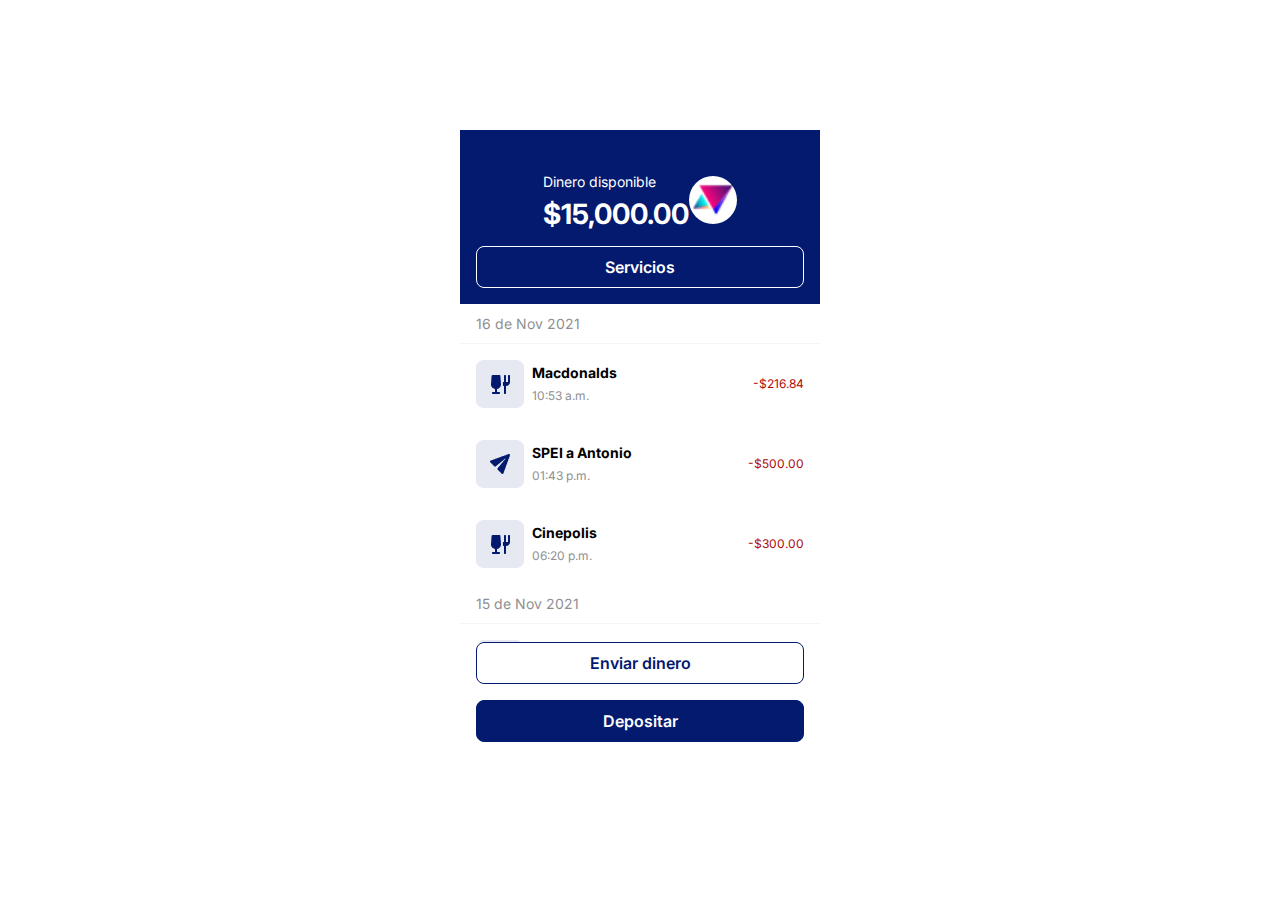
==== index.html @ b592fd9c "primer avance del proyecto walletapp" ====
<!DOCTYPE html>
<html lang="en">
  <head>
    <meta charset="UTF-8" />
    <meta http-equiv="X-UA-Compatible" content="IE=edge" />
    <meta name="viewport" content="width=device-width, initial-scale=1.0" />
    <title>WalletApp</title>
    <link rel="stylesheet" href="./css/index.css" />

    <link rel="preconnect" href="https://fonts.googleapis.com" />
    <link rel="preconnect" href="https://fonts.gstatic.com" crossorigin />
    <link
      href="https://fonts.googleapis.com/css2?family=Inter:wght@400;700&family=Roboto:wght@400;500&display=swap"
      rel="stylesheet"
    />
  </head>
  <body>
    <div class="page">
      <div class="page-app">
        <header class="head">
          <div class="logo">
            <div class="logo-stock">
              <p>Dinero disponible</p>
              <span>$15,000.00</span>
            </div>
            <img class="logo-img" src="./image/LOGO.png" alt="Logo del banco" />
          </div>
          <button class="button is-third">Servicios</button>
        </header>
        <main class="container">
          <div class="date-container">
            <span>16 de Nov 2021</span>
          </div>
          <div class="card-service">
            <div class="card-description">
              <figure class="card-image">
                <img src="./image/food.png" alt="icono de comida" />
              </figure>
              <div class="description">
                <p>Macdonalds</p>
                <span>10:53 a.m.</span>
              </div>
            </div>
            <div class="card-status">
              <span>-$216.84</span>
            </div>
          </div>
          <div class="card-service">
            <div class="card-description">
              <figure class="card-image">
                <img src="./image/spei.png" alt="icono de comida" />
              </figure>
              <div class="description">
                <p>SPEI a Antonio</p>
                <span>01:43 p.m.</span>
              </div>
            </div>
            <div class="card-status">
              <span>-$500.00</span>
            </div>
          </div>
          <div class="card-service">
            <div class="card-description">
              <figure class="card-image">
                <img src="./image/food.png" alt="icono de comida" />
              </figure>
              <div class="description">
                <p>Cinepolis</p>
                <span>06:20 p.m.</span>
              </div>
            </div>
            <div class="card-status">
              <span>-$300.00</span>
            </div>
          </div>
          <div class="date-container">
            <span>15 de Nov 2021</span>
          </div>
          <div class="card-service">
            <div class="card-description">
              <figure class="card-image">
                <img src="./image/hotel.png" alt="icono de comida" />
              </figure>
              <div class="description">
                <p>Hotel</p>
                <span>08:50 a.m.</span>
              </div>
            </div>
            <div class="card-status">
              <span>-$2,500.00</span>
            </div>
          </div>
          <div class="card-service">
            <div class="card-description">
              <figure class="card-image">
                <img src="./image/spei.png" alt="icono de comida" />
              </figure>
              <div class="description">
                <p>SPEI de Marco</p>
                <span>01:43 p.m.</span>
              </div>
            </div>
            <div class="card-status is-positive">
              <span>+$8,000.00</span>
            </div>
          </div>
        </main>
        <div class="button-actions">
          <button class="button is-secondary">Enviar dinero</button>
          <button class="button is-primary">Depositar</button>
        </div>
      </div>
    </div>
  </body>
</html>
---- css/index.css ----
@import "./global.css";
@import "./page.css";
@import "./fonts.css";
@import "./header.css";
@import "./button.css";
@import "./card.css";
@import "./container.css";
@import "./scrollbar.css";
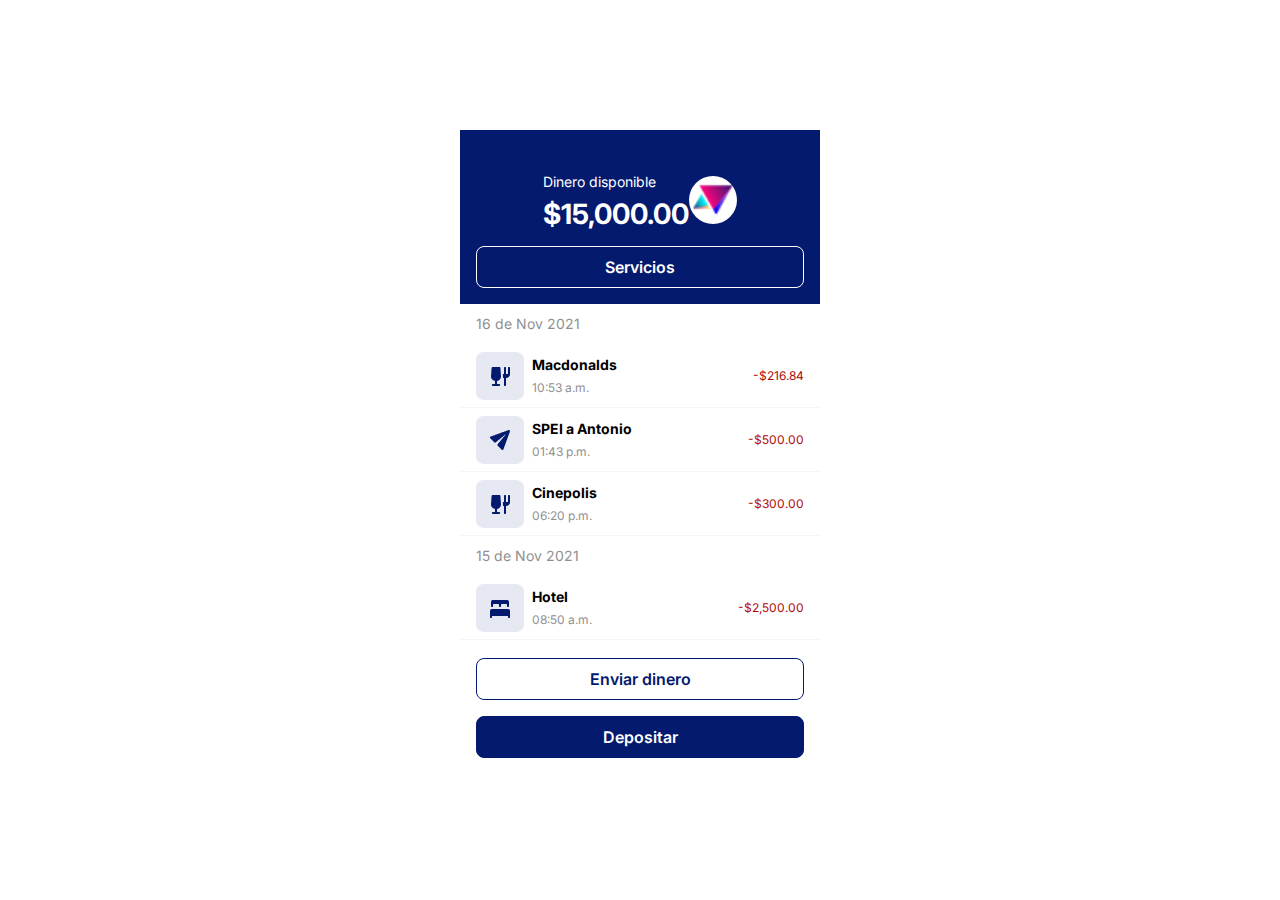
==== commit af6f23fb: "segunda ventana" ====
--- a/index.html
+++ b/index.html
@@ -18,8 +18,8 @@
     <div class="page">
       <div class="page-app">
         <header class="head">
-          <div class="logo">
-            <div class="logo-stock">
+          <div class="available-money">
+            <div class="money">
               <p>Dinero disponible</p>
               <span>$15,000.00</span>
             </div>
@@ -28,7 +28,7 @@
           <button class="button is-third">Servicios</button>
         </header>
         <main class="container">
-          <div class="date-container">
+          <div class="header-section">
             <span>16 de Nov 2021</span>
           </div>
           <div class="card-service">
@@ -73,7 +73,7 @@
               <span>-$300.00</span>
             </div>
           </div>
-          <div class="date-container">
+          <div class="header-section">
             <span>15 de Nov 2021</span>
           </div>
           <div class="card-service">
@@ -107,7 +107,9 @@
         </main>
         <div class="button-actions">
           <button class="button is-secondary">Enviar dinero</button>
-          <button class="button is-primary">Depositar</button>
+          <button class="button is-primary">
+            <a href="./send-money.html">Depositar</a>
+          </button>
         </div>
       </div>
     </div>
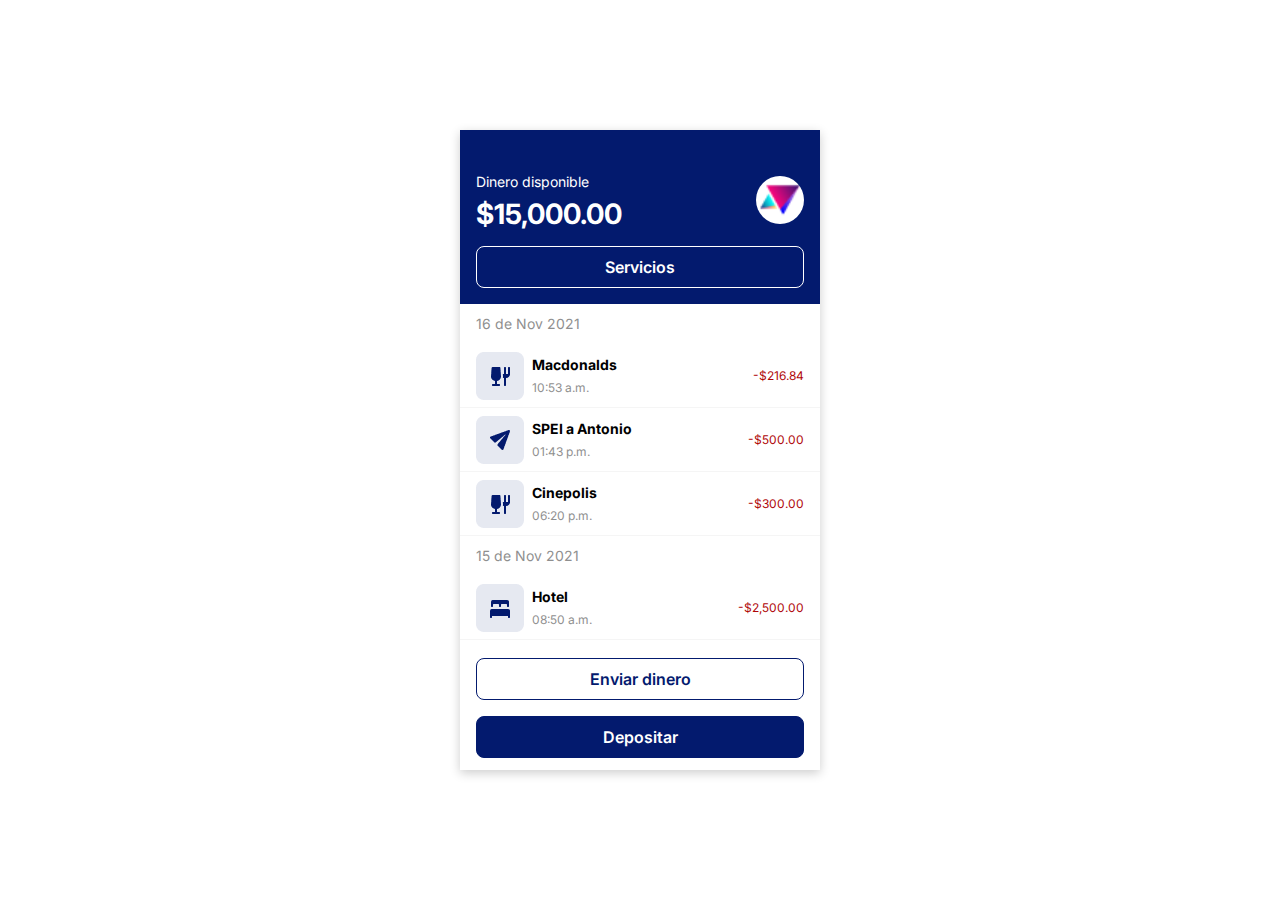
==== commit e8b18708: "correciones" ====
--- a/index.html
+++ b/index.html
@@ -106,7 +106,9 @@
           </div>
         </main>
         <div class="button-actions">
-          <button class="button is-secondary">Enviar dinero</button>
+          <button class="button is-secondary">
+            <a href="./send-money.html">Enviar dinero</a>
+          </button>
           <button class="button is-primary">
             <a href="./send-money.html">Depositar</a>
           </button>
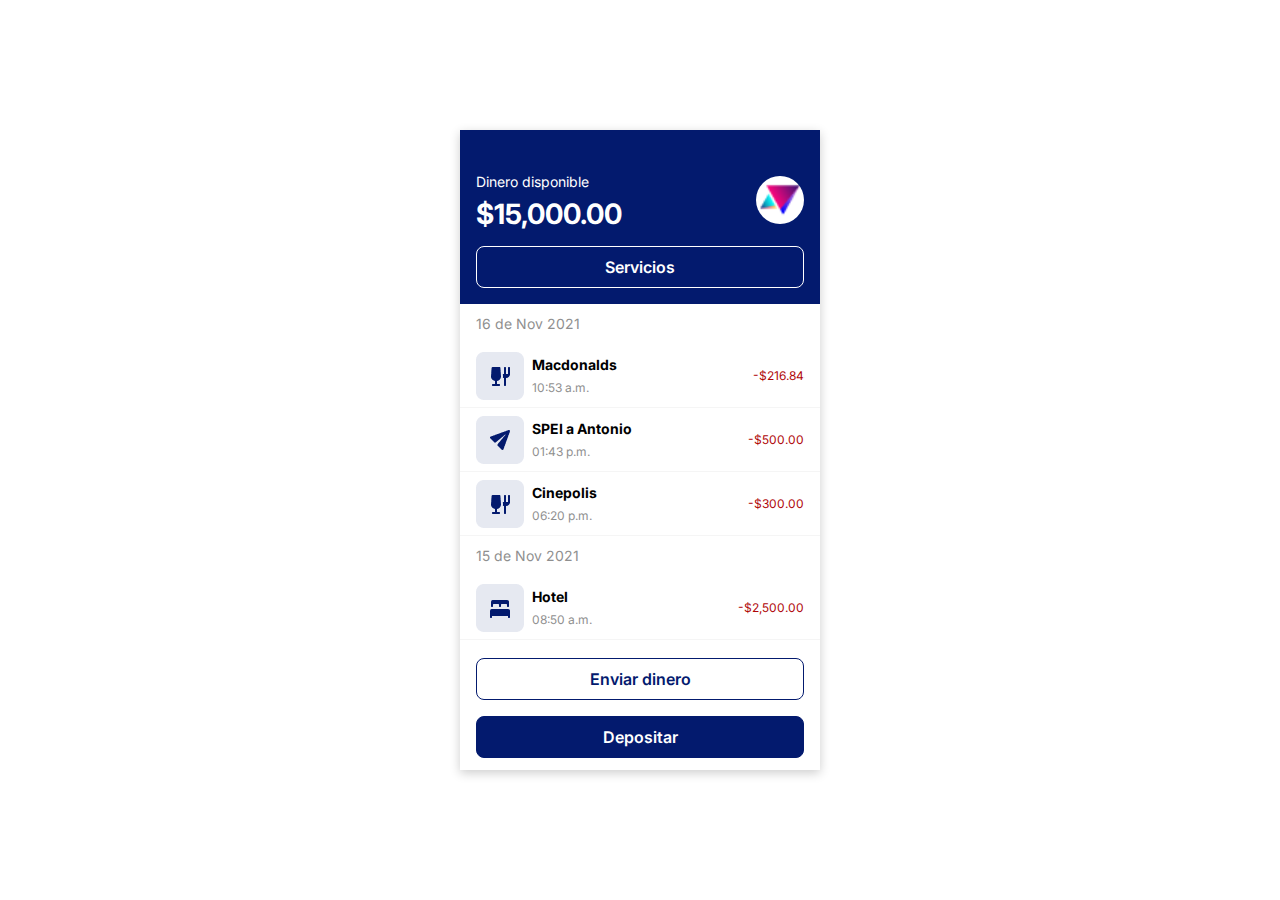
==== commit fcfeade6: "pagina depositar" ====
--- a/index.html
+++ b/index.html
@@ -13,6 +13,80 @@
       href="https://fonts.googleapis.com/css2?family=Inter:wght@400;700&family=Roboto:wght@400;500&display=swap"
       rel="stylesheet"
     />
+
+    <link
+      rel="apple-touch-icon"
+      sizes="57x57"
+      href="./favicon/apple-icon-57x57.png"
+    />
+    <link
+      rel="apple-touch-icon"
+      sizes="60x60"
+      href="./favicon/apple-icon-60x60.png"
+    />
+    <link
+      rel="apple-touch-icon"
+      sizes="72x72"
+      href="./favicon/apple-icon-72x72.png"
+    />
+    <link
+      rel="apple-touch-icon"
+      sizes="76x76"
+      href="./favicon/apple-icon-76x76.png"
+    />
+    <link
+      rel="apple-touch-icon"
+      sizes="114x114"
+      href="./favicon/apple-icon-114x114.png"
+    />
+    <link
+      rel="apple-touch-icon"
+      sizes="120x120"
+      href="./favicon/apple-icon-120x120.png"
+    />
+    <link
+      rel="apple-touch-icon"
+      sizes="144x144"
+      href="./favicon/apple-icon-144x144.png"
+    />
+    <link
+      rel="apple-touch-icon"
+      sizes="152x152"
+      href="./favicon/apple-icon-152x152.png"
+    />
+    <link
+      rel="apple-touch-icon"
+      sizes="180x180"
+      href="./favicon/apple-icon-180x180.png"
+    />
+    <link
+      rel="icon"
+      type="image/png"
+      sizes="192x192"
+      href="./favicon/android-icon-192x192.png"
+    />
+    <link
+      rel="icon"
+      type="image/png"
+      sizes="32x32"
+      href="./favicon/favicon-32x32.png"
+    />
+    <link
+      rel="icon"
+      type="image/png"
+      sizes="96x96"
+      href="./favicon/favicon-96x96.png"
+    />
+    <link
+      rel="icon"
+      type="image/png"
+      sizes="16x16"
+      href="./favicon/favicon-16x16.png"
+    />
+    <link rel="manifest" href="./favicon/manifest.json" />
+    <meta name="msapplication-TileColor" content="#ffffff" />
+    <meta name="msapplication-TileImage" content="/ms-icon-144x144.png" />
+    <meta name="theme-color" content="#ffffff" />
   </head>
   <body>
     <div class="page">
@@ -110,7 +184,7 @@
             <a href="./send-money.html">Enviar dinero</a>
           </button>
           <button class="button is-primary">
-            <a href="./send-money.html">Depositar</a>
+            <a href="./deposit.html">Depositar</a>
           </button>
         </div>
       </div>
--- a/css/index.css
+++ b/css/index.css
@@ -6,3 +6,4 @@
 @import "./card.css";
 @import "./container.css";
 @import "./scrollbar.css";
+@import "./deposit.css";
